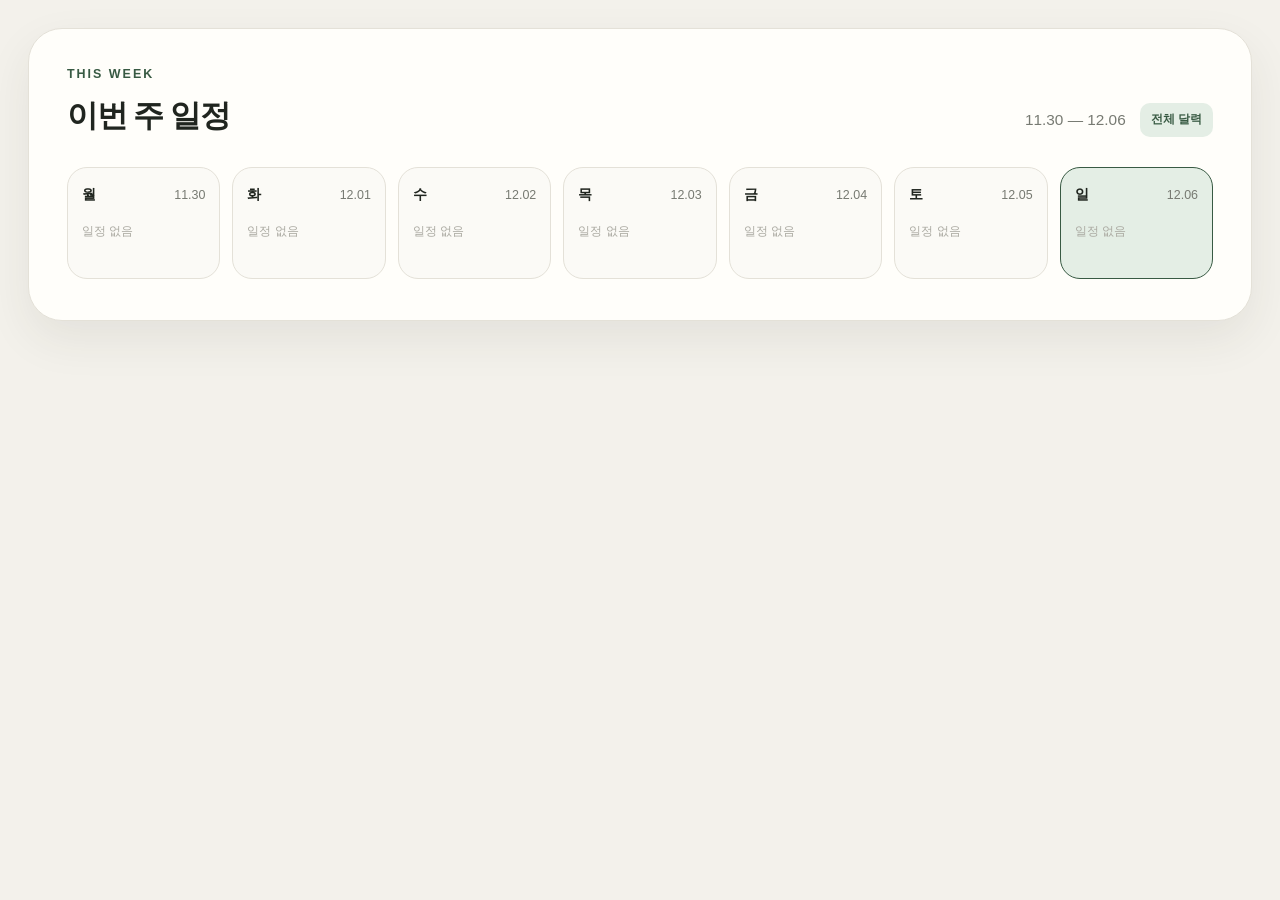
==== widget.html @ 641b00bf "Add weekly widget and task management" ====
<!doctype html>
<html lang="ko">
  <head>
    <meta charset="UTF-8" />
    <meta name="viewport" content="width=device-width, initial-scale=1.0" />
    <title>이어달력 주간 위젯</title>
    <link rel="stylesheet" href="widget.css" />
  </head>
  <body>
    <main class="widget-shell">
      <header class="widget-header">
        <div>
          <p class="eyebrow">THIS WEEK</p>
          <h1>이번 주 일정</h1>
        </div>
        <div class="header-side">
          <p id="week-range" class="week-range"></p>
          <a class="calendar-link" href="index.html" aria-label="전체 달력 열기">전체 달력</a>
        </div>
      </header>

      <section class="week-section" aria-label="이번 주 일별 일정">
        <div id="week-days" class="week-days"></div>
      </section>
    </main>

    <script src="widget.js"></script>
  </body>
</html>
---- widget.css ----
:root {
  --bg: #f3f1eb;
  --surface: #fffefa;
  --ink: #20251f;
  --muted: #777a72;
  --line: #e4e1d8;
  --accent: #385a43;
  --accent-soft: #e4eee5;
  --assignment: #df775f;
  --assignment-soft: #f9e5df;
  --appointment: #4d83a8;
  --appointment-soft: #e0edf5;
  --personal: #8067aa;
  --personal-soft: #ebe5f4;
  --other: #a9853b;
  --other-soft: #f4ebd5;
  color-scheme: light;
  font-family: Pretendard, "Noto Sans KR", "Apple SD Gothic Neo", sans-serif;
}

* { box-sizing: border-box; }

body {
  min-width: 320px;
  min-height: 100vh;
  margin: 0;
  padding: clamp(12px, 2.2vw, 28px);
  background: var(--bg);
  color: var(--ink);
}

a { color: inherit; }

.widget-shell {
  width: min(100%, 1320px);
  margin: 0 auto;
  padding: clamp(24px, 3vw, 38px);
  border: 1px solid var(--line);
  border-radius: 34px;
  background: var(--surface);
  box-shadow: 0 18px 46px rgba(50, 51, 44, .08);
}

.widget-header {
  display: flex;
  align-items: flex-end;
  justify-content: space-between;
  gap: 24px;
}

.eyebrow {
  margin: 0 0 14px;
  color: var(--accent);
  font-size: .78rem;
  font-weight: 900;
  letter-spacing: .16em;
}

h1 {
  margin: 0;
  font-size: clamp(1.55rem, 2.4vw, 2.1rem);
  letter-spacing: -.045em;
}

.header-side {
  display: flex;
  align-items: center;
  gap: 14px;
}

.week-range {
  margin: 0;
  color: var(--muted);
  font-size: clamp(.84rem, 1.2vw, 1rem);
  white-space: nowrap;
}

.calendar-link {
  padding: 9px 11px;
  border-radius: 10px;
  color: var(--accent);
  background: var(--accent-soft);
  font-size: .74rem;
  font-weight: 850;
  text-decoration: none;
  white-space: nowrap;
}

.calendar-link:hover,
.calendar-link:focus-visible { outline: 2px solid var(--accent); }

.week-section {
  margin-top: 30px;
  overflow-x: auto;
  padding-bottom: 3px;
}

.week-days {
  display: grid;
  grid-template-columns: repeat(7, minmax(138px, 1fr));
  gap: 12px;
  min-width: 980px;
  align-items: stretch;
}

.day-card {
  min-width: 0;
  min-height: 112px;
  max-height: 210px;
  padding: 17px 14px;
  overflow: hidden;
  border: 1px solid var(--line);
  border-radius: 20px;
  background: #fbfaf6;
}

.day-card.today {
  border-color: var(--accent);
  background: var(--accent-soft);
}

.day-heading {
  display: flex;
  align-items: center;
  justify-content: space-between;
  gap: 8px;
  margin-bottom: 14px;
}

.day-name {
  font-size: .9rem;
  font-weight: 900;
}

.day-date {
  color: var(--muted);
  font-size: .78rem;
  white-space: nowrap;
}

.day-events {
  display: grid;
  gap: 7px;
  max-height: 150px;
  overflow-y: auto;
  padding-right: 3px;
  scrollbar-color: rgba(56, 90, 67, .34) transparent;
  scrollbar-width: thin;
}

.empty-state {
  margin: 5px 0 0;
  color: #aaa9a1;
  font-size: .78rem;
}

.event-item {
  padding: 8px 9px;
  border-left: 3px solid var(--assignment);
  border-radius: 9px;
  background: var(--assignment-soft);
}

.event-item.type-appointment { border-color: var(--appointment); background: var(--appointment-soft); }
.event-item.type-personal { border-color: var(--personal); background: var(--personal-soft); }
.event-item.type-other { border-color: var(--other); background: var(--other-soft); }

.event-title {
  display: block;
  overflow: hidden;
  margin: 0;
  color: var(--ink);
  font-size: .76rem;
  font-weight: 850;
  line-height: 1.35;
  text-overflow: ellipsis;
  white-space: nowrap;
}

a.event-title {
  text-decoration-color: var(--accent);
  text-decoration-thickness: 1.5px;
  text-underline-offset: 3px;
}

a.event-title:hover,
a.event-title:focus-visible { color: var(--accent); }

.event-links {
  display: flex;
  flex-wrap: wrap;
  gap: 4px;
  margin-top: 6px;
}

.event-links a {
  padding: 3px 5px;
  border-radius: 6px;
  color: var(--accent);
  background: rgba(255,255,255,.72);
  font-size: .62rem;
  font-weight: 850;
  text-decoration: none;
}

@media (max-width: 760px) {
  body { padding: 10px; }
  .widget-shell { padding: 22px 18px; border-radius: 24px; }
  .widget-header { align-items: flex-start; flex-direction: column; gap: 14px; }
  .header-side { width: 100%; justify-content: space-between; }
  .week-section { margin-top: 22px; }
  .week-days { grid-template-columns: repeat(7, 150px); min-width: max-content; }
  .day-card { max-height: 190px; }
}

@media (prefers-reduced-motion: no-preference) {
  a { transition: color 150ms ease, background-color 150ms ease; }
}
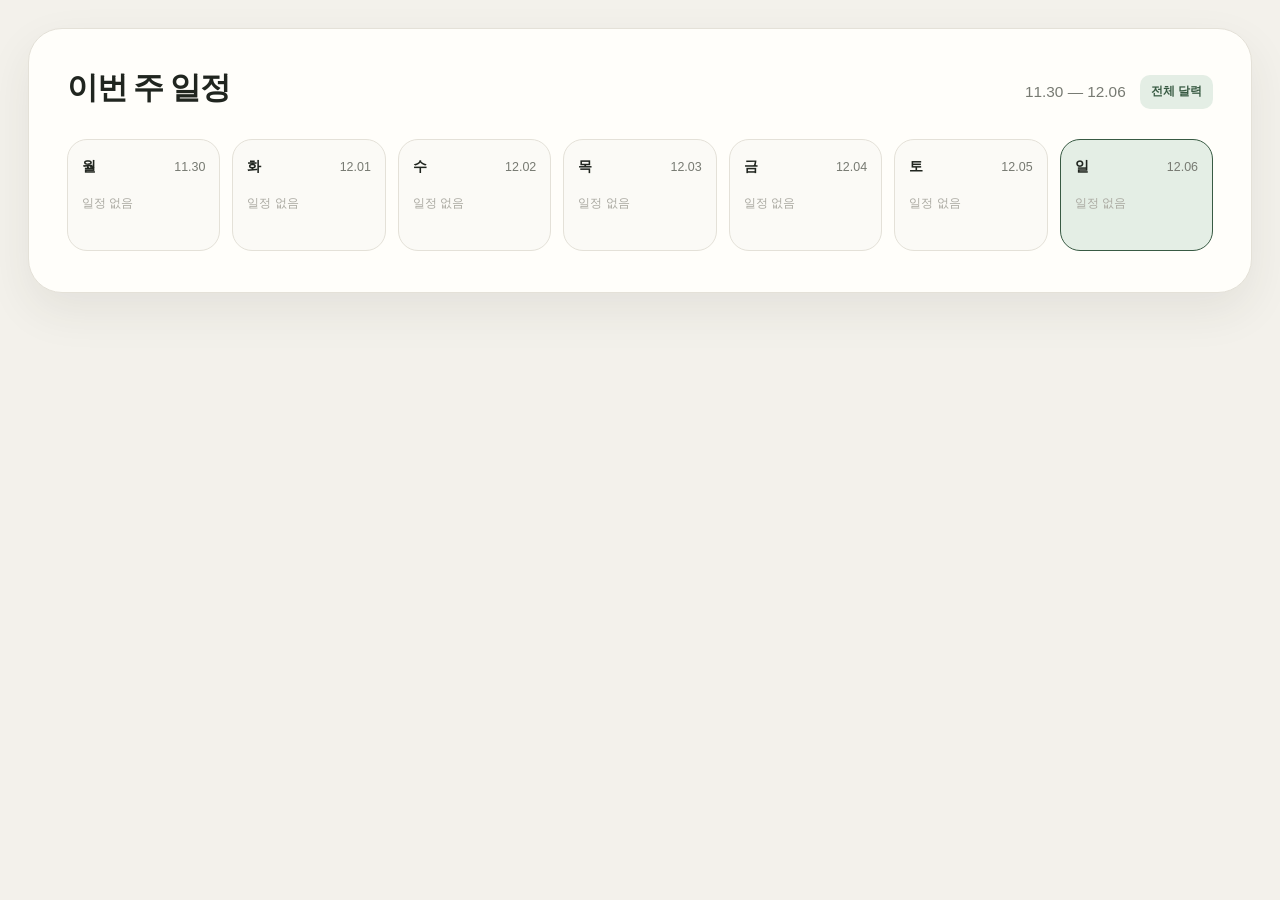
==== commit 5c190b2d: "feat: 일정 생성과 카테고리 관리 개선" ====
--- a/widget.html
+++ b/widget.html
@@ -10,7 +10,6 @@
     <main class="widget-shell">
       <header class="widget-header">
         <div>
-          <p class="eyebrow">THIS WEEK</p>
           <h1>이번 주 일정</h1>
         </div>
         <div class="header-side">
@@ -24,6 +23,7 @@
       </section>
     </main>
 
+    <script src="calendar-data.js"></script>
     <script src="widget.js"></script>
   </body>
 </html>
--- a/widget.css
+++ b/widget.css
@@ -6,14 +6,6 @@
   --line: #e4e1d8;
   --accent: #385a43;
   --accent-soft: #e4eee5;
-  --assignment: #df775f;
-  --assignment-soft: #f9e5df;
-  --appointment: #4d83a8;
-  --appointment-soft: #e0edf5;
-  --personal: #8067aa;
-  --personal-soft: #ebe5f4;
-  --other: #a9853b;
-  --other-soft: #f4ebd5;
   color-scheme: light;
   font-family: Pretendard, "Noto Sans KR", "Apple SD Gothic Neo", sans-serif;
 }
@@ -46,14 +38,6 @@
   align-items: flex-end;
   justify-content: space-between;
   gap: 24px;
-}
-
-.eyebrow {
-  margin: 0 0 14px;
-  color: var(--accent);
-  font-size: .78rem;
-  font-weight: 900;
-  letter-spacing: .16em;
 }
 
 h1 {
@@ -156,14 +140,12 @@
 
 .event-item {
   padding: 8px 9px;
-  border-left: 3px solid var(--assignment);
+  border-left: 3px solid var(--category-color);
   border-radius: 9px;
-  background: var(--assignment-soft);
-}
-
-.event-item.type-appointment { border-color: var(--appointment); background: var(--appointment-soft); }
-.event-item.type-personal { border-color: var(--personal); background: var(--personal-soft); }
-.event-item.type-other { border-color: var(--other); background: var(--other-soft); }
+  background: #f5f3ee;
+}
+
+.event-time { display: block; margin-top: 3px; color: var(--muted); font-size: .68rem; }
 
 .event-title {
   display: block;
